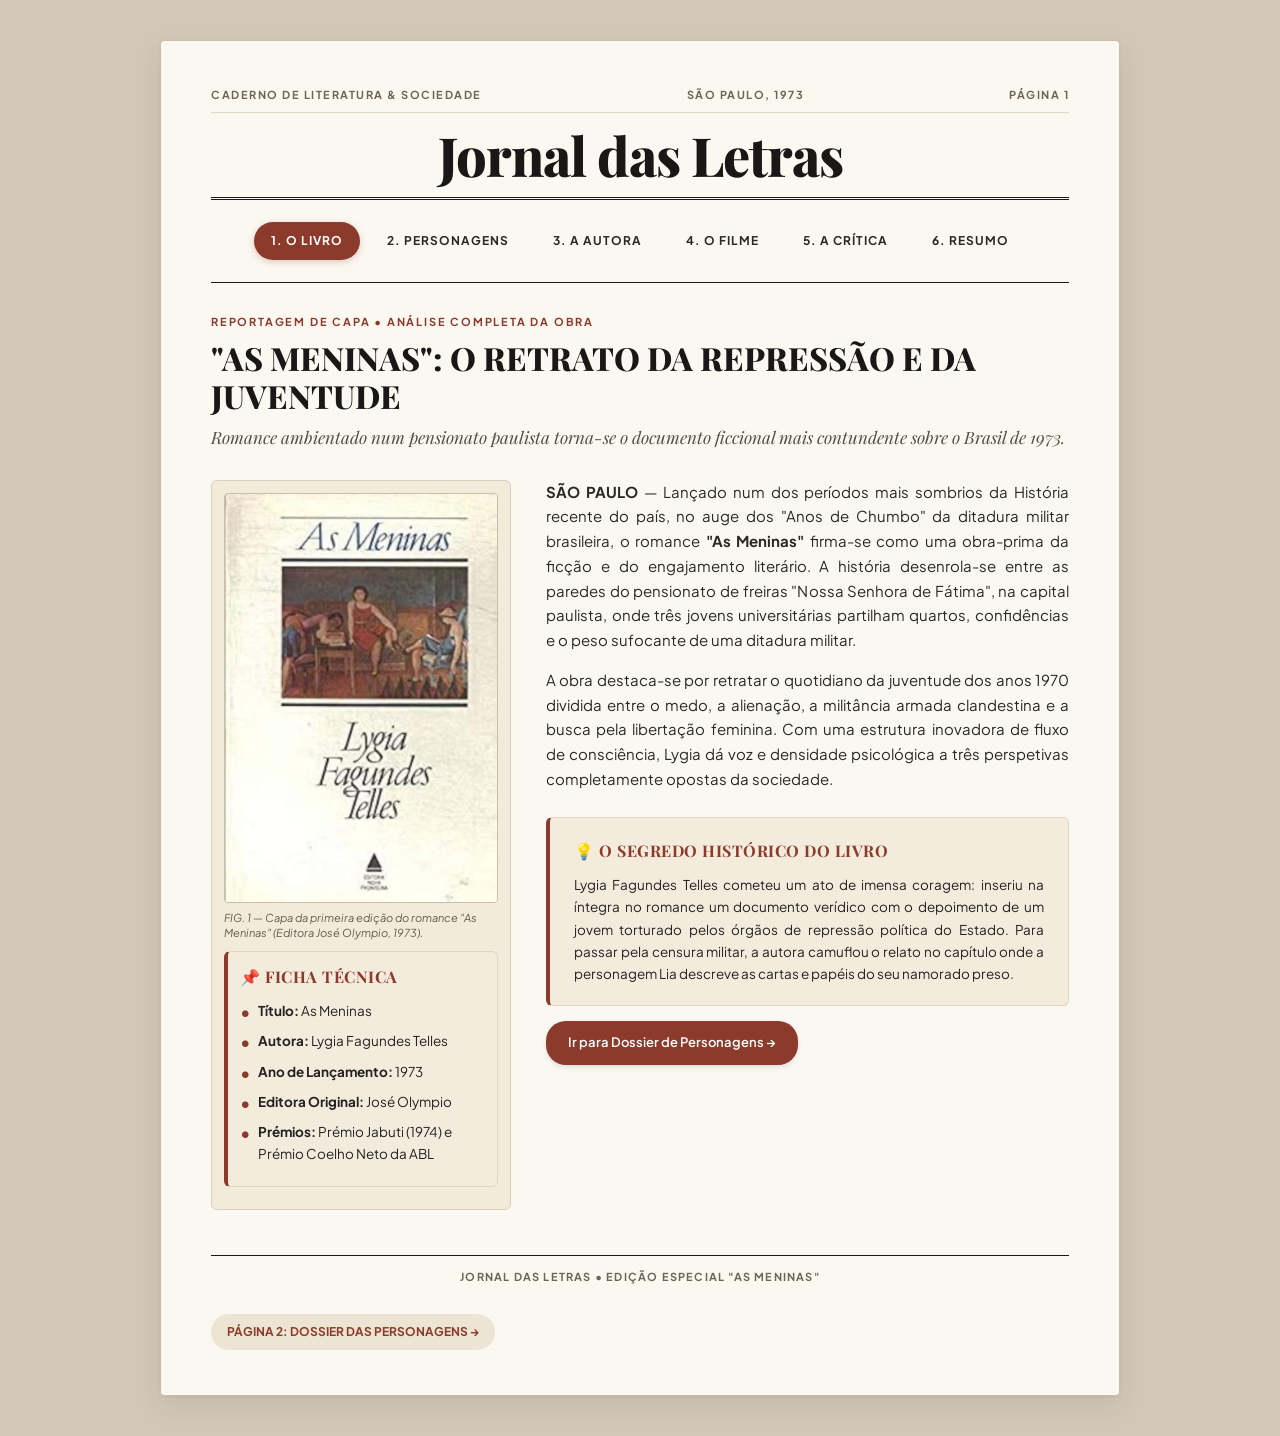
==== As meninas/index.html @ a96effe6 "Atualizacao do projeto com o estilo corrigido" ====
<!DOCTYPE html>
<html lang="pt-PT">
<head>
    <meta charset="UTF-8">
    <meta name="viewport" content="width=device-width, initial-scale=1.0">
    <title>Jornal das Letras — O Livro As Meninas</title>
    <link rel="stylesheet" href="style.css">
    <link href="https://fonts.googleapis.com/css2?family=Playfair+Display:ital,wght@0,600;0,800;1,400&family=Plus+Jakarta+Sans:wght@400;500;600;700&display=swap" rel="stylesheet">
</head>
<body>

    <div class="folha-jornal">
        <header class="cabecalho-jornal">
            <div class="info-topo">
                <span>CADERNO DE LITERATURA & SOCIEDADE</span>
                <span>SÃO PAULO, 1973</span>
                <span>PÁGINA 1</span>
            </div>
            
            <h1 class="titulo-jornal">Jornal das Letras</h1>
            <div class="linha-dupla"></div>
            
            <nav class="menu-jornal">
                <a href="index.html" class="btn-jornal ativo">1. O LIVRO</a>
                <a href="personagens.html" class="btn-jornal">2. PERSONAGENS</a>
                <a href="autora.html" class="btn-jornal">3. A AUTORA</a>
                <a href="filme.html" class="btn-jornal">4. O FILME</a>
                <a href="critica.html" class="btn-jornal">5. A CRÍTICA</a>
                <a href="resumo.html" class="btn-jornal">6. RESUMO</a>
            </nav>
            <div class="linha-simples"></div>
        </header>

        <section class="seccao-manchete">
            <span class="subtag-noticia">REPORTAGEM DE CAPA • ANÁLISE COMPLETA DA OBRA</span>
            <h2 class="manchete-principal">"AS MENINAS": O RETRATO DA REPRESSÃO E DA JUVENTUDE</h2>
            <h3 class="submanchete">Romance ambientado num pensionato paulista torna-se o documento ficcional mais contundente sobre o Brasil de 1973.</h3>
            
            <div class="conteudo-manchete">
                <div class="caixa-foto-jornal">
                    <img src="foto/livro.png" alt="Capa do livro As Meninas">
                    <span class="legenda-foto">FIG. 1 — Capa da primeira edição do romance "As Meninas" (Editora José Olympio, 1973).</span>
                    
                    <div class="caixa-destaque-jornal" style="text-align: left; margin-top: 10px; padding: 12px;">
                        <h5>📌 Ficha Técnica</h5>
                        <ul>
                            <li><strong>Título:</strong> As Meninas</li>
                            <li><strong>Autora:</strong> Lygia Fagundes Telles</li>
                            <li><strong>Ano de Lançamento:</strong> 1973</li>
                            <li><strong>Editora Original:</strong> José Olympio</li>
                            <li><strong>Prémios:</strong> Prémio Jabuti (1974) e Prémio Coelho Neto da ABL</li>
                        </ul>
                    </div>
                </div>

                <div class="texto-colunas-hero">
                    <p class="primeira-letra">
                        <strong>SÃO PAULO</strong> — Lançado num dos períodos mais sombrios da História recente do país, no auge dos "Anos de Chumbo" da ditadura militar brasileira, o romance <strong>"As Meninas"</strong> firma-se como uma obra-prima da ficção e do engajamento literário. A história desenrola-se entre as paredes do pensionato de freiras "Nossa Senhora de Fátima", na capital paulista, onde três jovens universitárias partilham quartos, confidências e o peso sufocante de uma ditadura militar.
                    </p>
                    <p>
                        A obra destaca-se por retratar o quotidiano da juventude dos anos 1970 dividida entre o medo, a alienação, a militância armada clandestina e a busca pela libertação feminina. Com uma estrutura inovadora de fluxo de consciência, Lygia dá voz e densidade psicológica a três perspetivas completamente opostas da sociedade.
                    </p>

                    <div class="caixa-destaque-jornal">
                        <h5>💡 O Segredo Histórico do Livro</h5>
                        <p>
                            Lygia Fagundes Telles cometeu um ato de imensa coragem: inseriu na íntegra no romance um documento verídico com o depoimento de um jovem torturado pelos órgãos de repressão política do Estado. Para passar pela censura militar, a autora camuflou o relato no capítulo onde a personagem Lia descreve as cartas e papéis do seu namorado preso.
                        </p>
                    </div>

                    <div class="botoes-acao" style="margin-top: 15px;">
                        <a href="personagens.html" class="btn-antigo">Ir para Dossier de Personagens →</a>
                    </div>
                </div>
            </div>
        </section>

        <footer class="rodape-jornal">
            <div class="linha-simples"></div>
            <p>JORNAL DAS LETRAS • EDIÇÃO ESPECIAL "AS MENINAS"</p>
            <div class="caixa-navegacao-pagina">
                <a href="personagens.html" class="btn-proxima-pagina">PÁGINA 2: DOSSIER DAS PERSONAGENS →</a>
            </div>
        </footer>
    </div>

</body>
</html>
---- As meninas/style.css ----
* {
    margin: 0;
    padding: 0;
    box-sizing: border-box;
}

body {
    background-color: #d2c8b8;
    color: #2b2825;
    font-family: 'Plus Jakarta Sans', sans-serif;
    font-size: 15px;
    line-height: 1.65;
    padding: 40px 20px;
}

.folha-jornal {
    max-width: 960px;
    margin: 0 auto;
    background-color: #fbf8f1;
    padding: 45px 50px;
    border: 1px solid #c9beaa;
    border-radius: 4px;
    box-shadow: 0 10px 30px rgba(0, 0, 0, 0.08), 0 1px 3px rgba(0, 0, 0, 0.05);
}

.cabecalho-jornal {
    text-align: center;
    margin-bottom: 30px;
}

.info-topo {
    display: flex;
    justify-content: space-between;
    font-size: 11px;
    font-weight: 700;
    letter-spacing: 1.5px;
    color: #6e6558;
    margin-bottom: 15px;
    text-transform: uppercase;
    border-bottom: 1px solid #e2d9c8;
    padding-bottom: 8px;
}

.titulo-jornal {
    font-family: 'Playfair Display', serif;
    font-size: 54px;
    font-weight: 800;
    color: #1a1816;
    letter-spacing: -1px;
    line-height: 1;
    margin: 15px 0;
}

.linha-dupla {
    border-top: 3px double #1a1816;
    margin: 12px 0;
}

.linha-simples {
    border-top: 1px solid #1a1816;
    margin: 12px 0;
}

.linha-divisoria {
    border-top: 1px dashed #c9beaa;
    margin: 35px 0;
}

.menu-jornal {
    display: flex;
    justify-content: center;
    flex-wrap: wrap;
    gap: 10px;
    padding: 10px 0;
}

.btn-jornal {
    color: #2c2825;
    text-decoration: none;
    font-size: 12px;
    font-weight: 700;
    letter-spacing: 1px;
    padding: 8px 16px;
    border-radius: 20px;
    transition: all 0.2s ease;
    text-transform: uppercase;
    border: 1px solid transparent;
}

.btn-jornal:hover {
    background-color: #ede5d4;
    color: #1a1816;
}

.btn-jornal.ativo {
    background-color: #8b3a2b;
    color: #ffffff;
    box-shadow: 0 2px 6px rgba(139, 58, 43, 0.25);
}

.subtag-noticia {
    display: block;
    font-size: 11px;
    font-weight: 700;
    color: #8b3a2b;
    letter-spacing: 1.8px;
    margin-bottom: 8px;
    text-transform: uppercase;
}

.manchete-principal {
    font-family: 'Playfair Display', serif;
    font-size: 32px;
    font-weight: 800;
    line-height: 1.2;
    color: #1a1816;
    margin-bottom: 10px;
}

.submanchete {
    font-family: 'Playfair Display', serif;
    font-style: italic;
    font-weight: 400;
    font-size: 17px;
    color: #554e44;
    margin-bottom: 30px;
    line-height: 1.4;
}

.titulo-seccao {
    font-family: 'Playfair Display', serif;
    font-size: 20px;
    font-weight: 700;
    color: #1a1816;
    margin-bottom: 18px;
    text-transform: uppercase;
    letter-spacing: 0.5px;
}

.primeira-letra {
    font-family: 'Plus Jakarta Sans', sans-serif !important;
    font-size: 15px !important;
    font-weight: normal !important;
    color: #2b2825 !important;
    float: none !important;
    line-height: 1.65 !important;
    margin: 0 0 15px 0 !important;
}

.conteudo-manchete {
    display: grid;
    grid-template-columns: 300px 1fr;
    gap: 35px;
    margin-top: 25px;
    align-items: start;
}

.caixa-foto-jornal {
    background-color: #f2ebd9;
    padding: 12px;
    border: 1px solid #d8cfbe;
    border-radius: 6px;
}

.caixa-foto-jornal img {
    width: 100%;
    height: auto;
    border: 1px solid #c9beaa;
    border-radius: 4px;
    display: block;
}

.legenda-foto {
    display: block;
    font-size: 11px;
    color: #635c52;
    font-style: italic;
    margin-top: 8px;
    line-height: 1.35;
}

.texto-colunas-hero p {
    margin-bottom: 16px;
    text-align: justify;
}

.btn-antigo {
    display: inline-block;
    background-color: #8b3a2b;
    color: #ffffff;
    padding: 11px 22px;
    font-size: 13px;
    font-weight: 600;
    text-decoration: none;
    border-radius: 20px;
    transition: all 0.2s ease;
    border: none;
    cursor: pointer;
    box-shadow: 0 2px 5px rgba(0, 0, 0, 0.1);
}

.btn-antigo:hover {
    background-color: #6e2d21;
    transform: translateY(-1px);
    box-shadow: 0 4px 8px rgba(0, 0, 0, 0.15);
}

.botoes-acao {
    margin-top: 25px;
    margin-bottom: 10px;
}

.caixa-destaque-jornal {
    background-color: #f3ecdd;
    border: 1px solid #dfd5c2;
    border-left: 4px solid #8b3a2b;
    padding: 20px 24px;
    border-radius: 6px;
    margin-top: 25px;
    margin-bottom: 10px;
    font-size: 13.5px;
    color: #242220;
}

.caixa-destaque-jornal h5 {
    font-family: 'Playfair Display', serif;
    font-size: 16px;
    color: #8b3a2b;
    margin-bottom: 10px;
    text-transform: uppercase;
    letter-spacing: 0.5px;
}

.caixa-destaque-jornal p {
    margin-bottom: 0 !important;
}

.caixa-destaque-jornal ul {
    list-style: none;
    padding-left: 0;
}

.caixa-destaque-jornal ul li {
    margin-bottom: 8px;
    padding-left: 18px;
    position: relative;
}

.caixa-destaque-jornal ul li::before {
    content: "•";
    color: #8b3a2b;
    font-weight: bold;
    font-size: 16px;
    position: absolute;
    left: 0;
    top: -1px;
}

.grelha-personagens {
    display: grid;
    grid-template-columns: repeat(auto-fit, minmax(250px, 1fr));
    gap: 25px;
    margin-top: 30px;
}

.cartao-personagem-antigo {
    background-color: #f3ecdd;
    border: 1px solid #dfd5c2;
    border-radius: 8px;
    overflow: hidden;
    display: flex;
    flex-direction: column;
    box-shadow: 0 2px 6px rgba(0, 0, 0, 0.03);
}

.foto-personagem-topo img {
    width: 100%;
    height: 230px;
    object-fit: cover;
    filter: sepia(10%);
    display: block;
}

.info-personagem {
    padding: 20px;
    display: flex;
    flex-direction: column;
    flex-grow: 1;
}

.num-personagem {
    font-family: 'Playfair Display', serif;
    font-size: 20px;
    font-weight: 800;
    color: #8b3a2b;
    display: block;
    margin-bottom: 4px;
}

.info-personagem strong {
    font-family: 'Playfair Display', serif;
    font-size: 16px;
    color: #1a1816;
    letter-spacing: 0.5px;
    margin-bottom: 12px;
    display: block;
}

.info-personagem p {
    font-size: 13.5px;
    color: #423e38;
    line-height: 1.55;
    margin-bottom: 15px;
}

.detalhe-expansivel {
    margin-top: auto;
    background-color: #e5dbc7;
    border-radius: 6px;
    padding: 10px 14px;
    font-size: 12.5px;
}

.detalhe-expansivel summary {
    font-weight: 700;
    color: #8b3a2b;
    cursor: pointer;
    outline: none;
}

.detalhe-expansivel p {
    margin-top: 10px;
    margin-bottom: 0;
    color: #3b3834;
    font-size: 12px;
    line-height: 1.45;
}

.seccao-cinema {
    margin-bottom: 25px;
}

.caixa-trailer-destaque {
    background-color: #f3ecdd;
    border: 1px solid #dfd5c2;
    border-radius: 8px;
    padding: 24px;
    margin-top: 20px;
}

.rodape-jornal {
    margin-top: 45px;
    text-align: center;
}

.rodape-jornal p {
    font-size: 11px;
    font-weight: 700;
    letter-spacing: 1.2px;
    color: #6e6558;
    margin-bottom: 18px;
}

.caixa-navegacao-pagina {
    display: flex;
    justify-content: space-between;
    align-items: center;
    gap: 15px;
    padding-top: 10px;
}

.btn-pagina-anterior,
.btn-proxima-pagina {
    font-size: 12px;
    font-weight: 700;
    color: #8b3a2b;
    text-decoration: none;
    padding: 8px 16px;
    border-radius: 20px;
    background-color: #ede5d4;
    transition: all 0.2s ease;
}

.btn-pagina-anterior:hover,
.btn-proxima-pagina:hover {
    background-color: #8b3a2b;
    color: #ffffff;
}

@media (max-width: 820px) {
    body {
        padding: 15px 10px;
    }

    .folha-jornal {
        padding: 25px 20px;
    }

    .titulo-jornal {
        font-size: 38px;
    }

    .manchete-principal {
        font-size: 24px;
    }

    .conteudo-manchete {
        grid-template-columns: 1fr;
        gap: 20px;
    }

    .menu-jornal {
        flex-direction: column;
        align-items: center;
    }

    .caixa-navegacao-pagina {
        flex-direction: column;
        gap: 12px;
    }
}
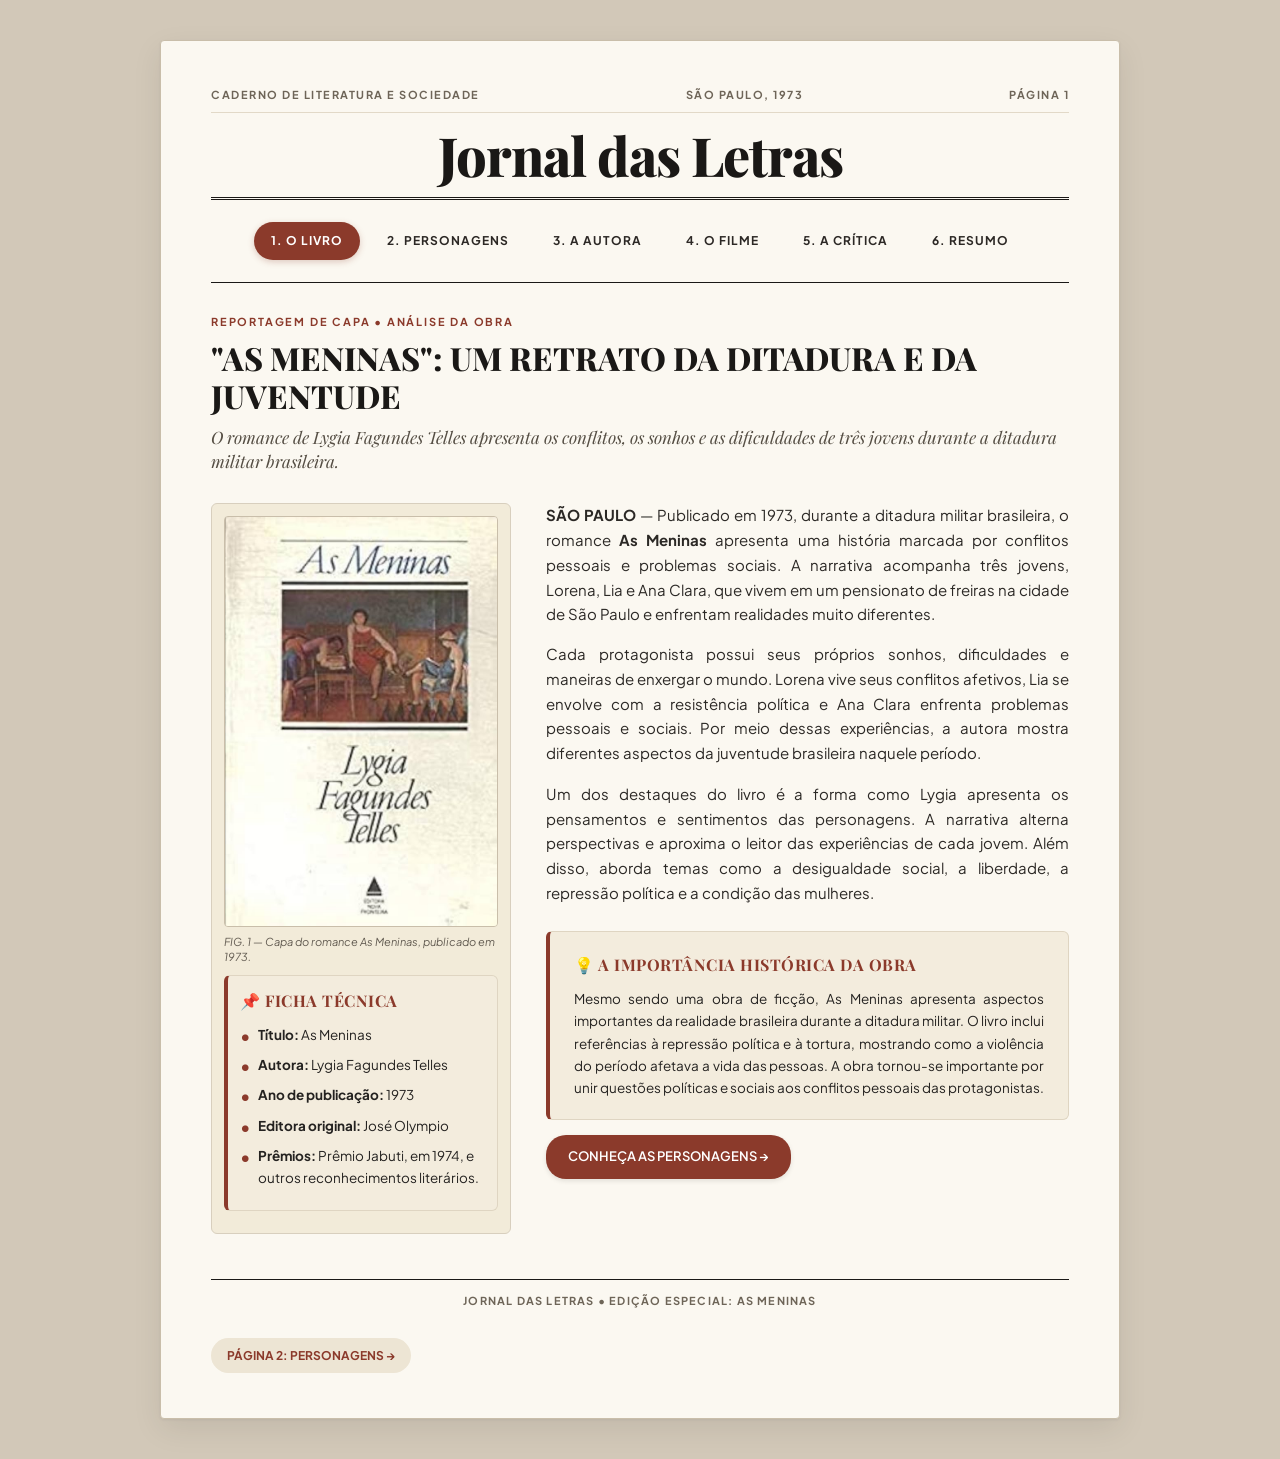
==== commit 0c6e8b10: "Update language and content in index.html" ====
--- a/As meninas/index.html
+++ b/As meninas/index.html
@@ -1,25 +1,33 @@
 <!DOCTYPE html>
-<html lang="pt-PT">
+<html lang="pt-BR">
+
 <head>
     <meta charset="UTF-8">
     <meta name="viewport" content="width=device-width, initial-scale=1.0">
+
     <title>Jornal das Letras — O Livro As Meninas</title>
+
     <link rel="stylesheet" href="style.css">
+
     <link href="https://fonts.googleapis.com/css2?family=Playfair+Display:ital,wght@0,600;0,800;1,400&family=Plus+Jakarta+Sans:wght@400;500;600;700&display=swap" rel="stylesheet">
 </head>
+
 <body>
 
     <div class="folha-jornal">
+
         <header class="cabecalho-jornal">
+
             <div class="info-topo">
-                <span>CADERNO DE LITERATURA & SOCIEDADE</span>
+                <span>CADERNO DE LITERATURA E SOCIEDADE</span>
                 <span>SÃO PAULO, 1973</span>
                 <span>PÁGINA 1</span>
             </div>
-            
+
             <h1 class="titulo-jornal">Jornal das Letras</h1>
+
             <div class="linha-dupla"></div>
-            
+
             <nav class="menu-jornal">
                 <a href="index.html" class="btn-jornal ativo">1. O LIVRO</a>
                 <a href="personagens.html" class="btn-jornal">2. PERSONAGENS</a>
@@ -28,61 +36,137 @@
                 <a href="critica.html" class="btn-jornal">5. A CRÍTICA</a>
                 <a href="resumo.html" class="btn-jornal">6. RESUMO</a>
             </nav>
+
             <div class="linha-simples"></div>
+
         </header>
 
-        <section class="seccao-manchete">
-            <span class="subtag-noticia">REPORTAGEM DE CAPA • ANÁLISE COMPLETA DA OBRA</span>
-            <h2 class="manchete-principal">"AS MENINAS": O RETRATO DA REPRESSÃO E DA JUVENTUDE</h2>
-            <h3 class="submanchete">Romance ambientado num pensionato paulista torna-se o documento ficcional mais contundente sobre o Brasil de 1973.</h3>
-            
+        <main class="seccao-manchete">
+
+            <span class="subtag-noticia">
+                REPORTAGEM DE CAPA • ANÁLISE DA OBRA
+            </span>
+
+            <h2 class="manchete-principal">
+                "AS MENINAS": UM RETRATO DA DITADURA E DA JUVENTUDE
+            </h2>
+
+            <h3 class="submanchete">
+                O romance de Lygia Fagundes Telles apresenta os conflitos,
+                os sonhos e as dificuldades de três jovens durante a ditadura
+                militar brasileira.
+            </h3>
+
             <div class="conteudo-manchete">
+
                 <div class="caixa-foto-jornal">
-                    <img src="foto/livro.png" alt="Capa do livro As Meninas">
-                    <span class="legenda-foto">FIG. 1 — Capa da primeira edição do romance "As Meninas" (Editora José Olympio, 1973).</span>
-                    
+
+                    <img
+                        src="foto/livro.png"
+                        alt="Capa do livro As Meninas, de Lygia Fagundes Telles"
+                        loading="lazy"
+                    >
+
+                    <span class="legenda-foto">
+                        FIG. 1 — Capa do romance As Meninas, publicado em 1973.
+                    </span>
+
                     <div class="caixa-destaque-jornal" style="text-align: left; margin-top: 10px; padding: 12px;">
-                        <h5>📌 Ficha Técnica</h5>
+
+                        <h5>📌 FICHA TÉCNICA</h5>
+
                         <ul>
                             <li><strong>Título:</strong> As Meninas</li>
                             <li><strong>Autora:</strong> Lygia Fagundes Telles</li>
-                            <li><strong>Ano de Lançamento:</strong> 1973</li>
-                            <li><strong>Editora Original:</strong> José Olympio</li>
-                            <li><strong>Prémios:</strong> Prémio Jabuti (1974) e Prémio Coelho Neto da ABL</li>
+                            <li><strong>Ano de publicação:</strong> 1973</li>
+                            <li><strong>Editora original:</strong> José Olympio</li>
+                            <li><strong>Prêmios:</strong> Prêmio Jabuti, em 1974, e outros reconhecimentos literários.</li>
                         </ul>
+
                     </div>
+
                 </div>
 
                 <div class="texto-colunas-hero">
+
                     <p class="primeira-letra">
-                        <strong>SÃO PAULO</strong> — Lançado num dos períodos mais sombrios da História recente do país, no auge dos "Anos de Chumbo" da ditadura militar brasileira, o romance <strong>"As Meninas"</strong> firma-se como uma obra-prima da ficção e do engajamento literário. A história desenrola-se entre as paredes do pensionato de freiras "Nossa Senhora de Fátima", na capital paulista, onde três jovens universitárias partilham quartos, confidências e o peso sufocante de uma ditadura militar.
+                        <strong>SÃO PAULO</strong> — Publicado em 1973,
+                        durante a ditadura militar brasileira, o romance
+                        <strong>As Meninas</strong> apresenta uma história
+                        marcada por conflitos pessoais e problemas sociais.
+                        A narrativa acompanha três jovens, Lorena, Lia e Ana
+                        Clara, que vivem em um pensionato de freiras na cidade
+                        de São Paulo e enfrentam realidades muito diferentes.
                     </p>
+
                     <p>
-                        A obra destaca-se por retratar o quotidiano da juventude dos anos 1970 dividida entre o medo, a alienação, a militância armada clandestina e a busca pela libertação feminina. Com uma estrutura inovadora de fluxo de consciência, Lygia dá voz e densidade psicológica a três perspetivas completamente opostas da sociedade.
+                        Cada protagonista possui seus próprios sonhos,
+                        dificuldades e maneiras de enxergar o mundo.
+                        Lorena vive seus conflitos afetivos, Lia se envolve
+                        com a resistência política e Ana Clara enfrenta
+                        problemas pessoais e sociais. Por meio dessas
+                        experiências, a autora mostra diferentes aspectos
+                        da juventude brasileira naquele período.
+                    </p>
+
+                    <p>
+                        Um dos destaques do livro é a forma como Lygia
+                        apresenta os pensamentos e sentimentos das personagens.
+                        A narrativa alterna perspectivas e aproxima o leitor
+                        das experiências de cada jovem. Além disso, aborda
+                        temas como a desigualdade social, a liberdade,
+                        a repressão política e a condição das mulheres.
                     </p>
 
                     <div class="caixa-destaque-jornal">
-                        <h5>💡 O Segredo Histórico do Livro</h5>
+
+                        <h5>💡 A IMPORTÂNCIA HISTÓRICA DA OBRA</h5>
+
                         <p>
-                            Lygia Fagundes Telles cometeu um ato de imensa coragem: inseriu na íntegra no romance um documento verídico com o depoimento de um jovem torturado pelos órgãos de repressão política do Estado. Para passar pela censura militar, a autora camuflou o relato no capítulo onde a personagem Lia descreve as cartas e papéis do seu namorado preso.
+                            Mesmo sendo uma obra de ficção, As Meninas
+                            apresenta aspectos importantes da realidade
+                            brasileira durante a ditadura militar. O livro
+                            inclui referências à repressão política e à
+                            tortura, mostrando como a violência do período
+                            afetava a vida das pessoas. A obra tornou-se
+                            importante por unir questões políticas e sociais
+                            aos conflitos pessoais das protagonistas.
                         </p>
+
                     </div>
 
                     <div class="botoes-acao" style="margin-top: 15px;">
-                        <a href="personagens.html" class="btn-antigo">Ir para Dossier de Personagens →</a>
+
+                        <a href="personagens.html" class="btn-antigo">
+                            CONHEÇA AS PERSONAGENS →
+                        </a>
+
                     </div>
+
                 </div>
+
             </div>
-        </section>
+
+        </main>
 
         <footer class="rodape-jornal">
+
             <div class="linha-simples"></div>
-            <p>JORNAL DAS LETRAS • EDIÇÃO ESPECIAL "AS MENINAS"</p>
+
+            <p>JORNAL DAS LETRAS • EDIÇÃO ESPECIAL: AS MENINAS</p>
+
             <div class="caixa-navegacao-pagina">
-                <a href="personagens.html" class="btn-proxima-pagina">PÁGINA 2: DOSSIER DAS PERSONAGENS →</a>
+
+                <a href="personagens.html" class="btn-proxima-pagina">
+                    PÁGINA 2: PERSONAGENS →
+                </a>
+
             </div>
+
         </footer>
+
     </div>
 
 </body>
-</html>+
+</html>
